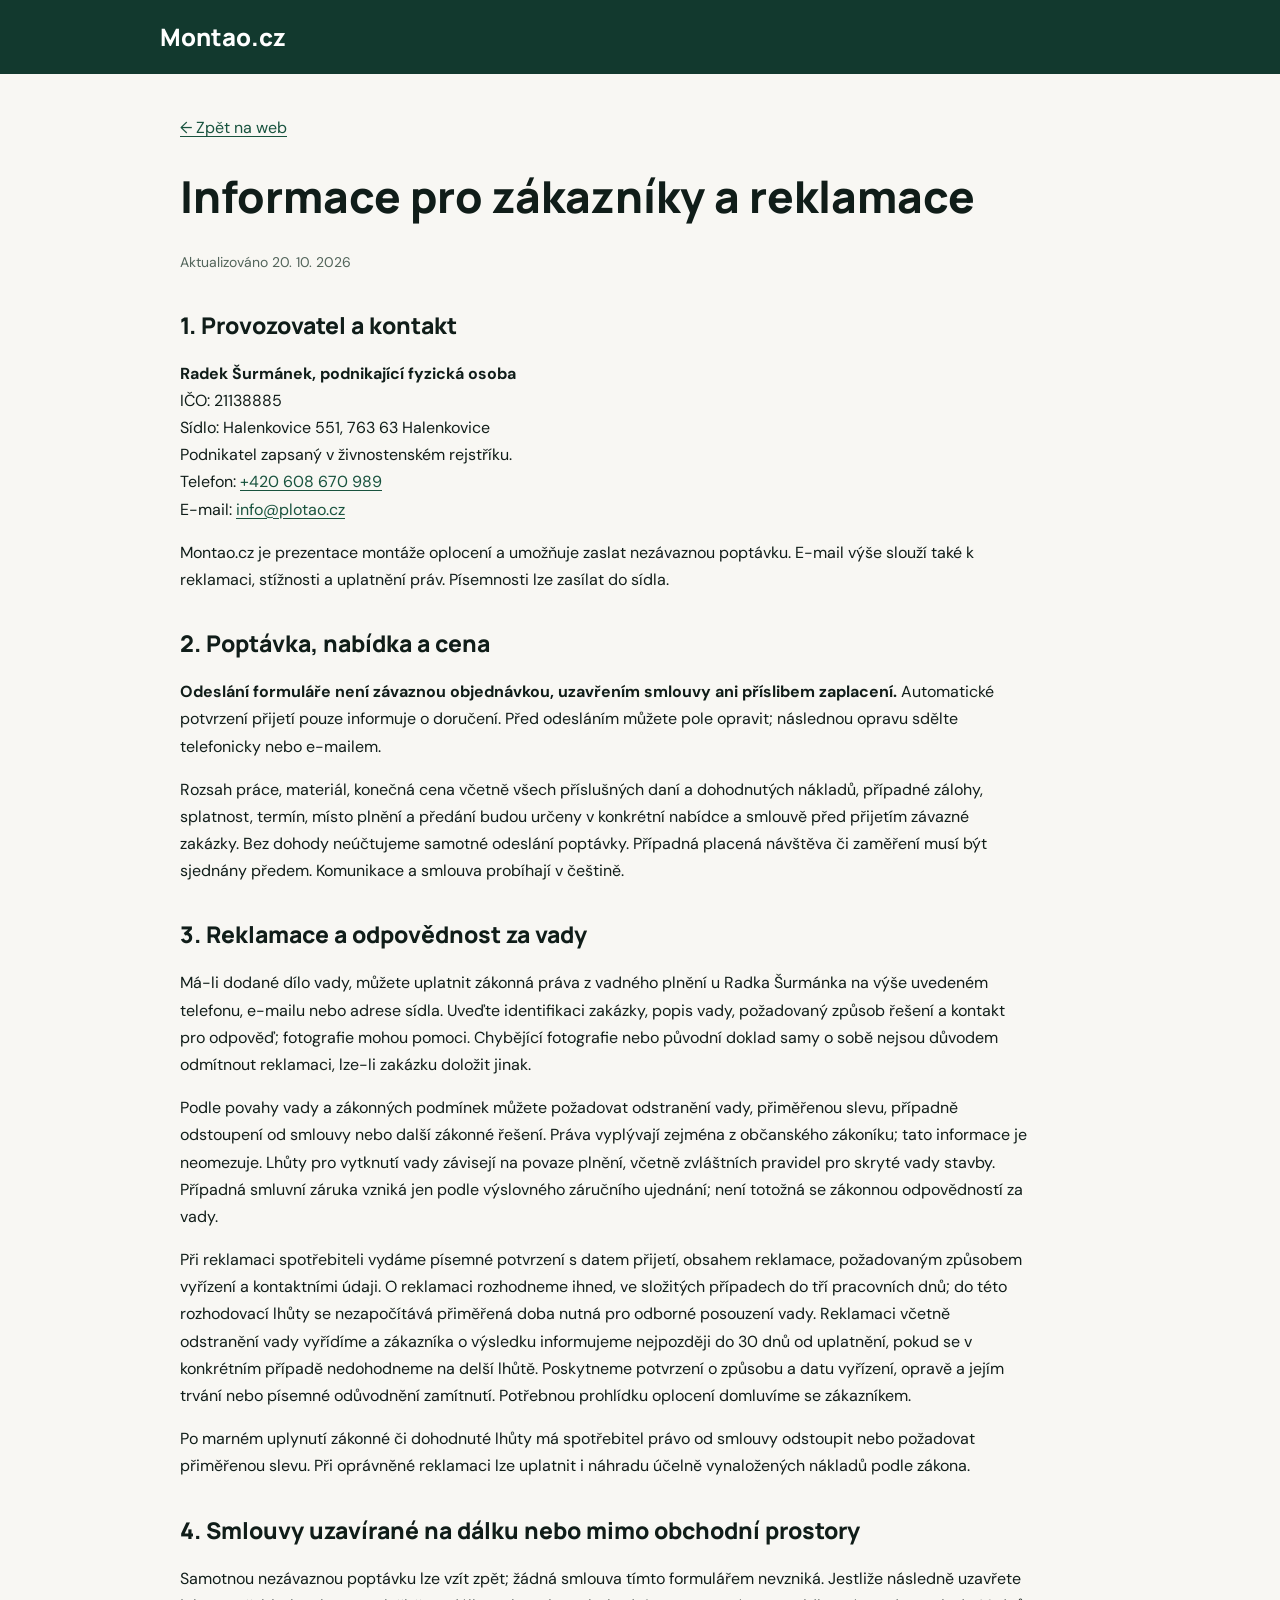
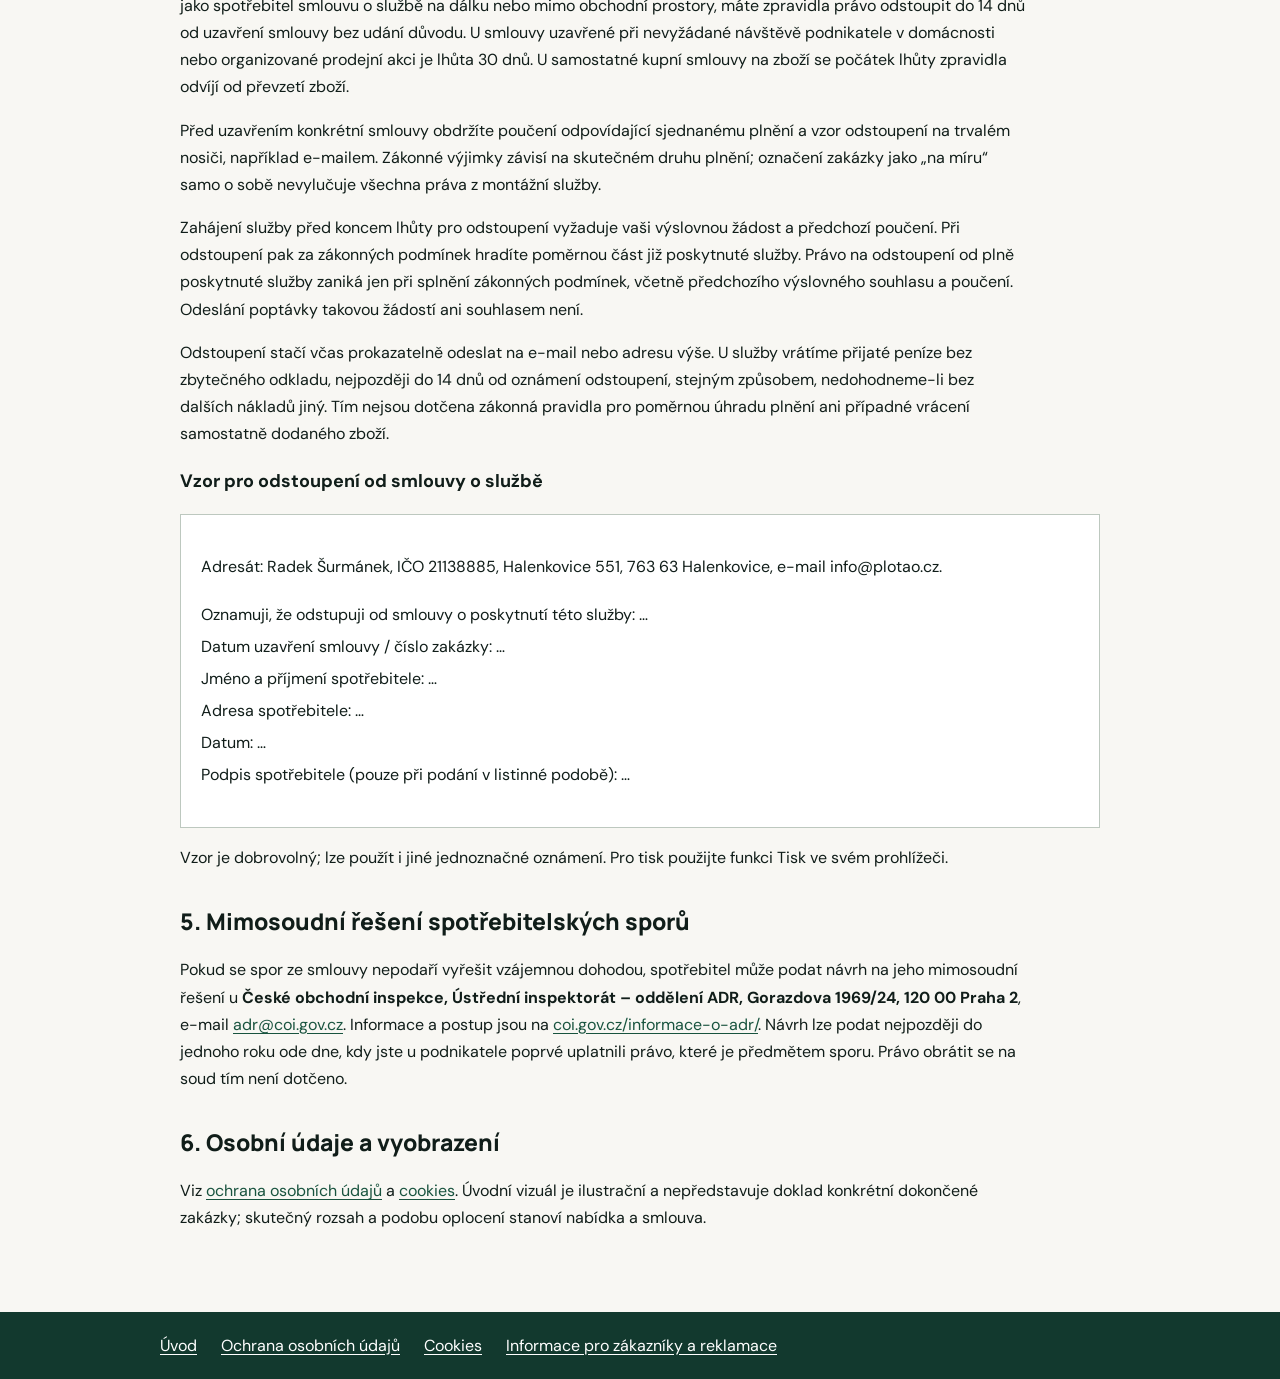
==== informace-pro-zakazniky.html @ 9bbe58ef "Add Montao legal information: informace-pro-zakazniky.html" ====
<!doctype html>
<html lang="cs"><head><meta charset="utf-8"><meta name="viewport" content="width=device-width,initial-scale=1"><title>Informace pro zákazníky a reklamace | Montao.cz</title><meta name="robots" content="noindex,follow"><meta name="referrer" content="strict-origin-when-cross-origin"><link rel="icon" href="favicon.svg" type="image/svg+xml"><link rel="stylesheet" href="assets/fonts-local.css"><style>
:root{--ink:#101d19;--forest:#12392e;--lime:#b9f342;--paper:#f8f7f3}*{box-sizing:border-box}body{margin:0;background:var(--paper);color:var(--ink);font:16px/1.7 "DM Sans",Arial,sans-serif}header,footer{background:var(--forest);color:white;padding:20px max(20px,calc((100% - 960px)/2))}header a{font:800 24px Manrope,sans-serif;color:white;text-decoration:none}main{max-width:960px;margin:auto;padding:40px 20px 64px}h1{font:800 clamp(30px,5vw,44px)/1.15 Manrope,sans-serif}h2{font:800 23px/1.3 Manrope,sans-serif;margin-top:36px}h3{font-size:18px}a{color:#18533e;text-underline-offset:3px;overflow-wrap:anywhere}footer a{color:white}nav{display:flex;flex-wrap:wrap;gap:12px 24px}p,li{max-width:850px}.note{background:#edf3e3;border-left:4px solid #8ab82d;padding:16px 20px}.date{font-size:14px;color:#52645a}ul{padding-left:24px}address{font-style:normal}.template{border:1px solid #bdc8bf;background:white;padding:20px;line-height:2}@media print{header,footer,.back{display:none}main{padding:0;max-width:none}a{color:inherit}}
</style></head><body><header><a href="./">Montao.cz</a></header><main><a class="back" href="./">← Zpět na web</a><h1>Informace pro zákazníky a reklamace</h1><p class="date">Aktualizováno 20. 10. 2026</p>
<h2>1. Provozovatel a kontakt</h2><p><strong>Radek Šurmánek, podnikající fyzická osoba</strong><br>IČO: 21138885<br>Sídlo: Halenkovice 551, 763 63 Halenkovice<br>Podnikatel zapsaný v živnostenském rejstříku.<br>Telefon: <a href="tel:+420608670989">+420 608 670 989</a><br>E-mail: <a href="mailto:info@plotao.cz">info@plotao.cz</a></p>
<p>Montao.cz je prezentace montáže oplocení a umožňuje zaslat nezávaznou poptávku. E-mail výše slouží také k reklamaci, stížnosti a uplatnění práv. Písemnosti lze zasílat do sídla.</p>
<h2>2. Poptávka, nabídka a cena</h2>
<p><strong>Odeslání formuláře není závaznou objednávkou, uzavřením smlouvy ani příslibem zaplacení.</strong> Automatické potvrzení přijetí pouze informuje o doručení. Před odesláním můžete pole opravit; následnou opravu sdělte telefonicky nebo e-mailem.</p>
<p>Rozsah práce, materiál, konečná cena včetně všech příslušných daní a dohodnutých nákladů, případné zálohy, splatnost, termín, místo plnění a předání budou určeny v konkrétní nabídce a smlouvě před přijetím závazné zakázky. Bez dohody neúčtujeme samotné odeslání poptávky. Případná placená návštěva či zaměření musí být sjednány předem. Komunikace a smlouva probíhají v češtině.</p>
<h2>3. Reklamace a odpovědnost za vady</h2>
<p>Má-li dodané dílo vady, můžete uplatnit zákonná práva z vadného plnění u Radka Šurmánka na výše uvedeném telefonu, e-mailu nebo adrese sídla. Uveďte identifikaci zakázky, popis vady, požadovaný způsob řešení a kontakt pro odpověď; fotografie mohou pomoci. Chybějící fotografie nebo původní doklad samy o sobě nejsou důvodem odmítnout reklamaci, lze-li zakázku doložit jinak.</p>
<p>Podle povahy vady a zákonných podmínek můžete požadovat odstranění vady, přiměřenou slevu, případně odstoupení od smlouvy nebo další zákonné řešení. Práva vyplývají zejména z občanského zákoníku; tato informace je neomezuje. Lhůty pro vytknutí vady závisejí na povaze plnění, včetně zvláštních pravidel pro skryté vady stavby. Případná smluvní záruka vzniká jen podle výslovného záručního ujednání; není totožná se zákonnou odpovědností za vady.</p>
<p>Při reklamaci spotřebiteli vydáme písemné potvrzení s datem přijetí, obsahem reklamace, požadovaným způsobem vyřízení a kontaktními údaji. O reklamaci rozhodneme ihned, ve složitých případech do tří pracovních dnů; do této rozhodovací lhůty se nezapočítává přiměřená doba nutná pro odborné posouzení vady. Reklamaci včetně odstranění vady vyřídíme a zákazníka o výsledku informujeme nejpozději do 30 dnů od uplatnění, pokud se v konkrétním případě nedohodneme na delší lhůtě. Poskytneme potvrzení o způsobu a datu vyřízení, opravě a jejím trvání nebo písemné odůvodnění zamítnutí. Potřebnou prohlídku oplocení domluvíme se zákazníkem.</p>
<p>Po marném uplynutí zákonné či dohodnuté lhůty má spotřebitel právo od smlouvy odstoupit nebo požadovat přiměřenou slevu. Při oprávněné reklamaci lze uplatnit i náhradu účelně vynaložených nákladů podle zákona.</p>
<h2>4. Smlouvy uzavírané na dálku nebo mimo obchodní prostory</h2>
<p>Samotnou nezávaznou poptávku lze vzít zpět; žádná smlouva tímto formulářem nevzniká. Jestliže následně uzavřete jako spotřebitel smlouvu o službě na dálku nebo mimo obchodní prostory, máte zpravidla právo odstoupit do 14 dnů od uzavření smlouvy bez udání důvodu. U smlouvy uzavřené při nevyžádané návštěvě podnikatele v domácnosti nebo organizované prodejní akci je lhůta 30 dnů. U samostatné kupní smlouvy na zboží se počátek lhůty zpravidla odvíjí od převzetí zboží.</p>
<p>Před uzavřením konkrétní smlouvy obdržíte poučení odpovídající sjednanému plnění a vzor odstoupení na trvalém nosiči, například e-mailem. Zákonné výjimky závisí na skutečném druhu plnění; označení zakázky jako „na míru“ samo o sobě nevylučuje všechna práva z montážní služby.</p>
<p>Zahájení služby před koncem lhůty pro odstoupení vyžaduje vaši výslovnou žádost a předchozí poučení. Při odstoupení pak za zákonných podmínek hradíte poměrnou část již poskytnuté služby. Právo na odstoupení od plně poskytnuté služby zaniká jen při splnění zákonných podmínek, včetně předchozího výslovného souhlasu a poučení. Odeslání poptávky takovou žádostí ani souhlasem není.</p>
<p>Odstoupení stačí včas prokazatelně odeslat na e-mail nebo adresu výše. U služby vrátíme přijaté peníze bez zbytečného odkladu, nejpozději do 14 dnů od oznámení odstoupení, stejným způsobem, nedohodneme-li bez dalších nákladů jiný. Tím nejsou dotčena zákonná pravidla pro poměrnou úhradu plnění ani případné vrácení samostatně dodaného zboží.</p>
<h3>Vzor pro odstoupení od smlouvy o službě</h3>
<div class="template"><p>Adresát: Radek Šurmánek, IČO 21138885, Halenkovice 551, 763 63 Halenkovice, e-mail info@plotao.cz.</p><p>Oznamuji, že odstupuji od smlouvy o poskytnutí této služby: …<br>Datum uzavření smlouvy / číslo zakázky: …<br>Jméno a příjmení spotřebitele: …<br>Adresa spotřebitele: …<br>Datum: …<br>Podpis spotřebitele (pouze při podání v listinné podobě): …</p></div>
<p>Vzor je dobrovolný; lze použít i jiné jednoznačné oznámení. Pro tisk použijte funkci Tisk ve svém prohlížeči.</p>
<h2>5. Mimosoudní řešení spotřebitelských sporů</h2>
<p>Pokud se spor ze smlouvy nepodaří vyřešit vzájemnou dohodou, spotřebitel může podat návrh na jeho mimosoudní řešení u <strong>České obchodní inspekce, Ústřední inspektorát – oddělení ADR, Gorazdova 1969/24, 120 00 Praha 2</strong>, e-mail <a href="mailto:adr@coi.gov.cz">adr@coi.gov.cz</a>. Informace a postup jsou na <a href="https://coi.gov.cz/informace-o-adr/" rel="noreferrer">coi.gov.cz/informace-o-adr/</a>. Návrh lze podat nejpozději do jednoho roku ode dne, kdy jste u podnikatele poprvé uplatnili právo, které je předmětem sporu. Právo obrátit se na soud tím není dotčeno.</p>
<h2>6. Osobní údaje a vyobrazení</h2>
<p>Viz <a href="ochrana-osobnich-udaju.html">ochrana osobních údajů</a> a <a href="cookies.html">cookies</a>. Úvodní vizuál je ilustrační a nepředstavuje doklad konkrétní dokončené zakázky; skutečný rozsah a podobu oplocení stanoví nabídka a smlouva.</p></main><footer><nav aria-label="Právní informace"><a href="./">Úvod</a><a href="ochrana-osobnich-udaju.html">Ochrana osobních údajů</a><a href="cookies.html">Cookies</a><a href="informace-pro-zakazniky.html">Informace pro zákazníky a reklamace</a></nav></footer></body></html>
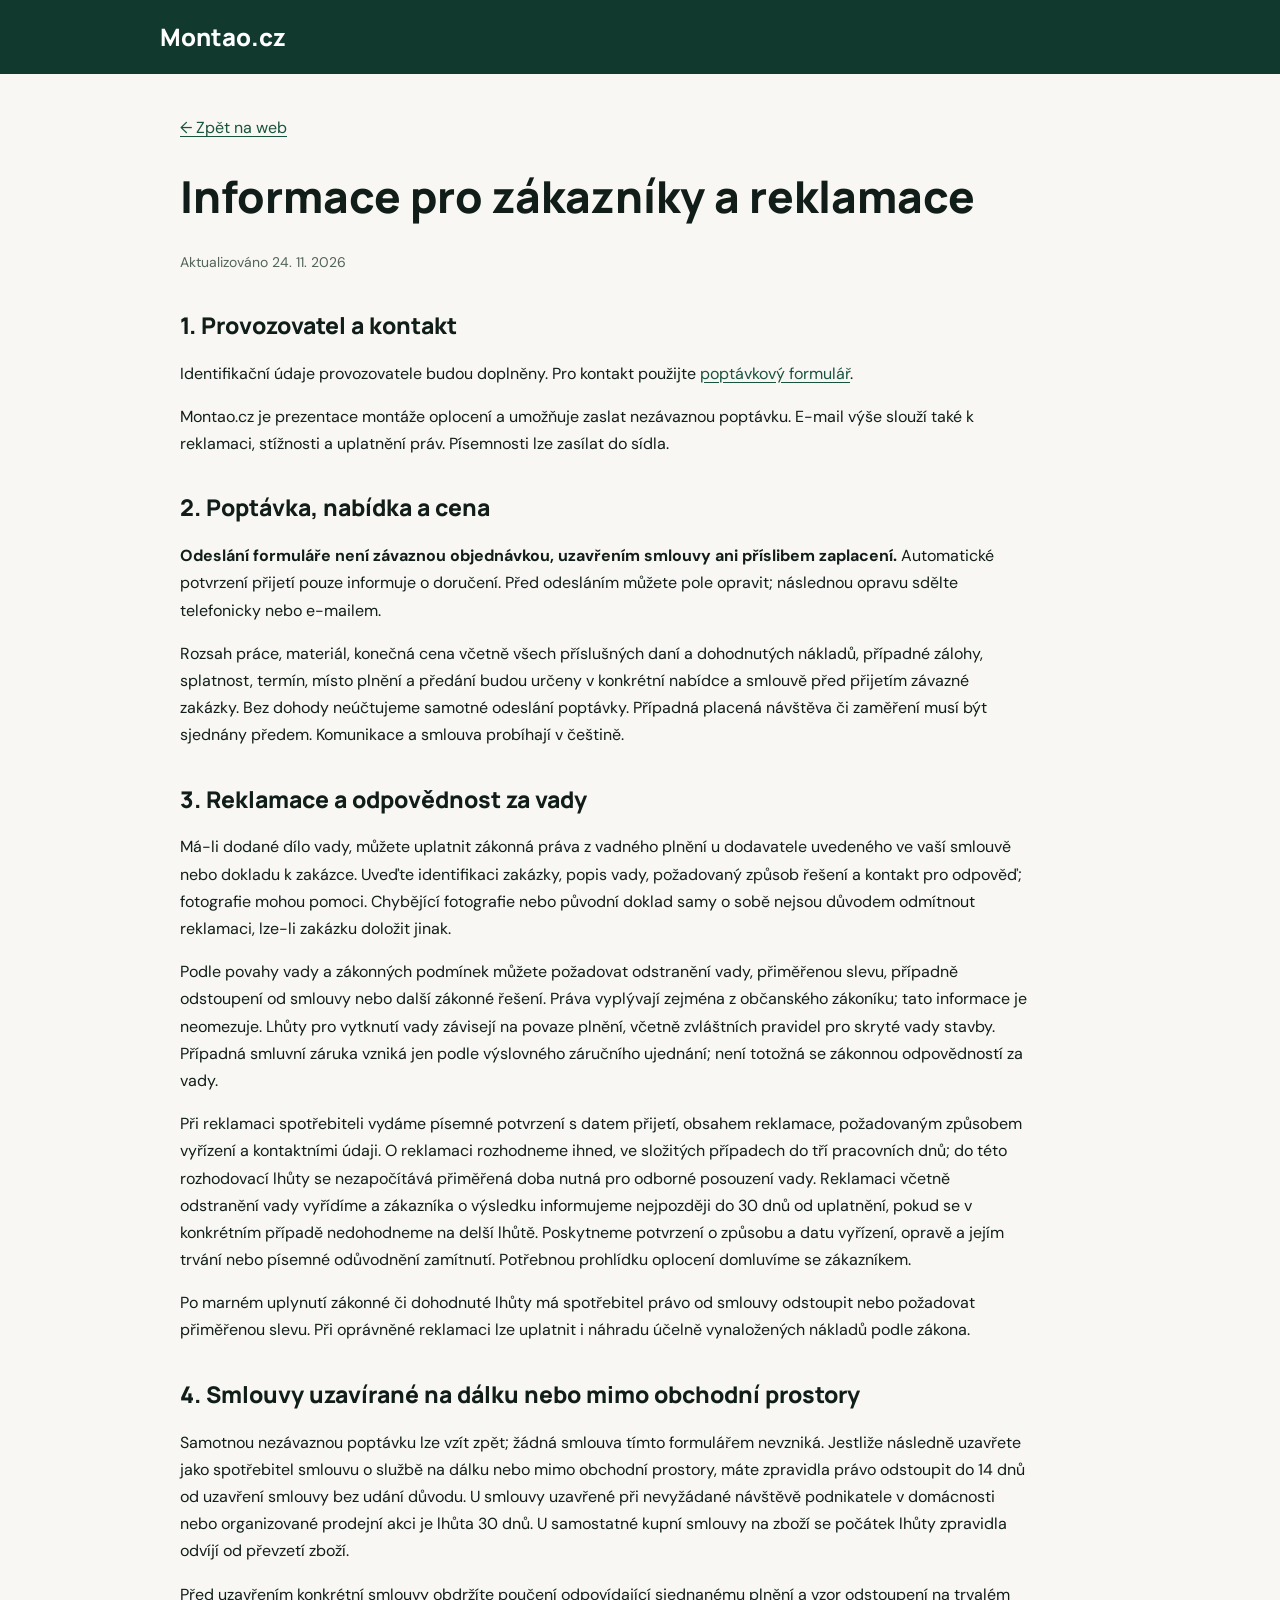
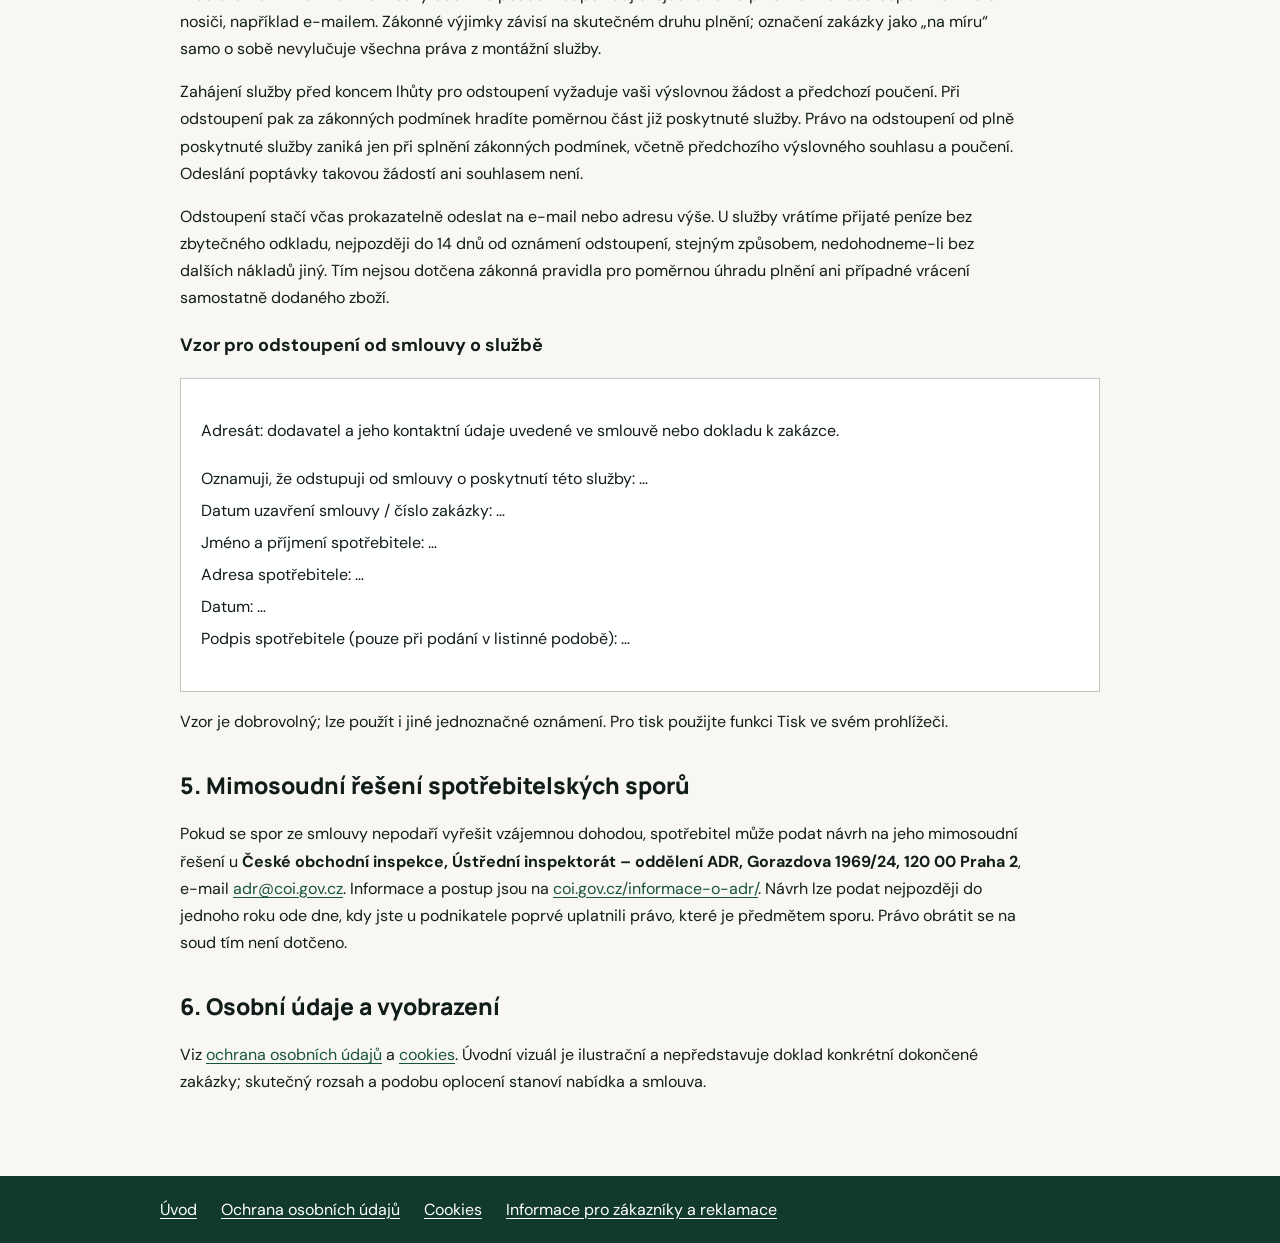
==== commit 6467908e: "Remove Radek personal and business details from Montao website" ====
--- a/informace-pro-zakazniky.html
+++ b/informace-pro-zakazniky.html
@@ -1,14 +1,14 @@
 <!doctype html>
 <html lang="cs"><head><meta charset="utf-8"><meta name="viewport" content="width=device-width,initial-scale=1"><title>Informace pro zákazníky a reklamace | Montao.cz</title><meta name="robots" content="noindex,follow"><meta name="referrer" content="strict-origin-when-cross-origin"><link rel="icon" href="favicon.svg" type="image/svg+xml"><link rel="stylesheet" href="assets/fonts-local.css"><style>
 :root{--ink:#101d19;--forest:#12392e;--lime:#b9f342;--paper:#f8f7f3}*{box-sizing:border-box}body{margin:0;background:var(--paper);color:var(--ink);font:16px/1.7 "DM Sans",Arial,sans-serif}header,footer{background:var(--forest);color:white;padding:20px max(20px,calc((100% - 960px)/2))}header a{font:800 24px Manrope,sans-serif;color:white;text-decoration:none}main{max-width:960px;margin:auto;padding:40px 20px 64px}h1{font:800 clamp(30px,5vw,44px)/1.15 Manrope,sans-serif}h2{font:800 23px/1.3 Manrope,sans-serif;margin-top:36px}h3{font-size:18px}a{color:#18533e;text-underline-offset:3px;overflow-wrap:anywhere}footer a{color:white}nav{display:flex;flex-wrap:wrap;gap:12px 24px}p,li{max-width:850px}.note{background:#edf3e3;border-left:4px solid #8ab82d;padding:16px 20px}.date{font-size:14px;color:#52645a}ul{padding-left:24px}address{font-style:normal}.template{border:1px solid #bdc8bf;background:white;padding:20px;line-height:2}@media print{header,footer,.back{display:none}main{padding:0;max-width:none}a{color:inherit}}
-</style></head><body><header><a href="./">Montao.cz</a></header><main><a class="back" href="./">← Zpět na web</a><h1>Informace pro zákazníky a reklamace</h1><p class="date">Aktualizováno 20. 10. 2026</p>
-<h2>1. Provozovatel a kontakt</h2><p><strong>Radek Šurmánek, podnikající fyzická osoba</strong><br>IČO: 21138885<br>Sídlo: Halenkovice 551, 763 63 Halenkovice<br>Podnikatel zapsaný v živnostenském rejstříku.<br>Telefon: <a href="tel:+420608670989">+420 608 670 989</a><br>E-mail: <a href="mailto:info@plotao.cz">info@plotao.cz</a></p>
+</style></head><body><header><a href="./">Montao.cz</a></header><main><a class="back" href="./">← Zpět na web</a><h1>Informace pro zákazníky a reklamace</h1><p class="date">Aktualizováno 24. 11. 2026</p>
+<h2>1. Provozovatel a kontakt</h2><p>Identifikační údaje provozovatele budou doplněny. Pro kontakt použijte <a href="./#poptavka">poptávkový formulář</a>.</p>
 <p>Montao.cz je prezentace montáže oplocení a umožňuje zaslat nezávaznou poptávku. E-mail výše slouží také k reklamaci, stížnosti a uplatnění práv. Písemnosti lze zasílat do sídla.</p>
 <h2>2. Poptávka, nabídka a cena</h2>
 <p><strong>Odeslání formuláře není závaznou objednávkou, uzavřením smlouvy ani příslibem zaplacení.</strong> Automatické potvrzení přijetí pouze informuje o doručení. Před odesláním můžete pole opravit; následnou opravu sdělte telefonicky nebo e-mailem.</p>
 <p>Rozsah práce, materiál, konečná cena včetně všech příslušných daní a dohodnutých nákladů, případné zálohy, splatnost, termín, místo plnění a předání budou určeny v konkrétní nabídce a smlouvě před přijetím závazné zakázky. Bez dohody neúčtujeme samotné odeslání poptávky. Případná placená návštěva či zaměření musí být sjednány předem. Komunikace a smlouva probíhají v češtině.</p>
 <h2>3. Reklamace a odpovědnost za vady</h2>
-<p>Má-li dodané dílo vady, můžete uplatnit zákonná práva z vadného plnění u Radka Šurmánka na výše uvedeném telefonu, e-mailu nebo adrese sídla. Uveďte identifikaci zakázky, popis vady, požadovaný způsob řešení a kontakt pro odpověď; fotografie mohou pomoci. Chybějící fotografie nebo původní doklad samy o sobě nejsou důvodem odmítnout reklamaci, lze-li zakázku doložit jinak.</p>
+<p>Má-li dodané dílo vady, můžete uplatnit zákonná práva z vadného plnění u dodavatele uvedeného ve vaší smlouvě nebo dokladu k zakázce. Uveďte identifikaci zakázky, popis vady, požadovaný způsob řešení a kontakt pro odpověď; fotografie mohou pomoci. Chybějící fotografie nebo původní doklad samy o sobě nejsou důvodem odmítnout reklamaci, lze-li zakázku doložit jinak.</p>
 <p>Podle povahy vady a zákonných podmínek můžete požadovat odstranění vady, přiměřenou slevu, případně odstoupení od smlouvy nebo další zákonné řešení. Práva vyplývají zejména z občanského zákoníku; tato informace je neomezuje. Lhůty pro vytknutí vady závisejí na povaze plnění, včetně zvláštních pravidel pro skryté vady stavby. Případná smluvní záruka vzniká jen podle výslovného záručního ujednání; není totožná se zákonnou odpovědností za vady.</p>
 <p>Při reklamaci spotřebiteli vydáme písemné potvrzení s datem přijetí, obsahem reklamace, požadovaným způsobem vyřízení a kontaktními údaji. O reklamaci rozhodneme ihned, ve složitých případech do tří pracovních dnů; do této rozhodovací lhůty se nezapočítává přiměřená doba nutná pro odborné posouzení vady. Reklamaci včetně odstranění vady vyřídíme a zákazníka o výsledku informujeme nejpozději do 30 dnů od uplatnění, pokud se v konkrétním případě nedohodneme na delší lhůtě. Poskytneme potvrzení o způsobu a datu vyřízení, opravě a jejím trvání nebo písemné odůvodnění zamítnutí. Potřebnou prohlídku oplocení domluvíme se zákazníkem.</p>
 <p>Po marném uplynutí zákonné či dohodnuté lhůty má spotřebitel právo od smlouvy odstoupit nebo požadovat přiměřenou slevu. Při oprávněné reklamaci lze uplatnit i náhradu účelně vynaložených nákladů podle zákona.</p>
@@ -18,7 +18,7 @@
 <p>Zahájení služby před koncem lhůty pro odstoupení vyžaduje vaši výslovnou žádost a předchozí poučení. Při odstoupení pak za zákonných podmínek hradíte poměrnou část již poskytnuté služby. Právo na odstoupení od plně poskytnuté služby zaniká jen při splnění zákonných podmínek, včetně předchozího výslovného souhlasu a poučení. Odeslání poptávky takovou žádostí ani souhlasem není.</p>
 <p>Odstoupení stačí včas prokazatelně odeslat na e-mail nebo adresu výše. U služby vrátíme přijaté peníze bez zbytečného odkladu, nejpozději do 14 dnů od oznámení odstoupení, stejným způsobem, nedohodneme-li bez dalších nákladů jiný. Tím nejsou dotčena zákonná pravidla pro poměrnou úhradu plnění ani případné vrácení samostatně dodaného zboží.</p>
 <h3>Vzor pro odstoupení od smlouvy o službě</h3>
-<div class="template"><p>Adresát: Radek Šurmánek, IČO 21138885, Halenkovice 551, 763 63 Halenkovice, e-mail info@plotao.cz.</p><p>Oznamuji, že odstupuji od smlouvy o poskytnutí této služby: …<br>Datum uzavření smlouvy / číslo zakázky: …<br>Jméno a příjmení spotřebitele: …<br>Adresa spotřebitele: …<br>Datum: …<br>Podpis spotřebitele (pouze při podání v listinné podobě): …</p></div>
+<div class="template"><p>Adresát: dodavatel a jeho kontaktní údaje uvedené ve smlouvě nebo dokladu k zakázce.</p><p>Oznamuji, že odstupuji od smlouvy o poskytnutí této služby: …<br>Datum uzavření smlouvy / číslo zakázky: …<br>Jméno a příjmení spotřebitele: …<br>Adresa spotřebitele: …<br>Datum: …<br>Podpis spotřebitele (pouze při podání v listinné podobě): …</p></div>
 <p>Vzor je dobrovolný; lze použít i jiné jednoznačné oznámení. Pro tisk použijte funkci Tisk ve svém prohlížeči.</p>
 <h2>5. Mimosoudní řešení spotřebitelských sporů</h2>
 <p>Pokud se spor ze smlouvy nepodaří vyřešit vzájemnou dohodou, spotřebitel může podat návrh na jeho mimosoudní řešení u <strong>České obchodní inspekce, Ústřední inspektorát – oddělení ADR, Gorazdova 1969/24, 120 00 Praha 2</strong>, e-mail <a href="mailto:adr@coi.gov.cz">adr@coi.gov.cz</a>. Informace a postup jsou na <a href="https://coi.gov.cz/informace-o-adr/" rel="noreferrer">coi.gov.cz/informace-o-adr/</a>. Návrh lze podat nejpozději do jednoho roku ode dne, kdy jste u podnikatele poprvé uplatnili právo, které je předmětem sporu. Právo obrátit se na soud tím není dotčeno.</p>
